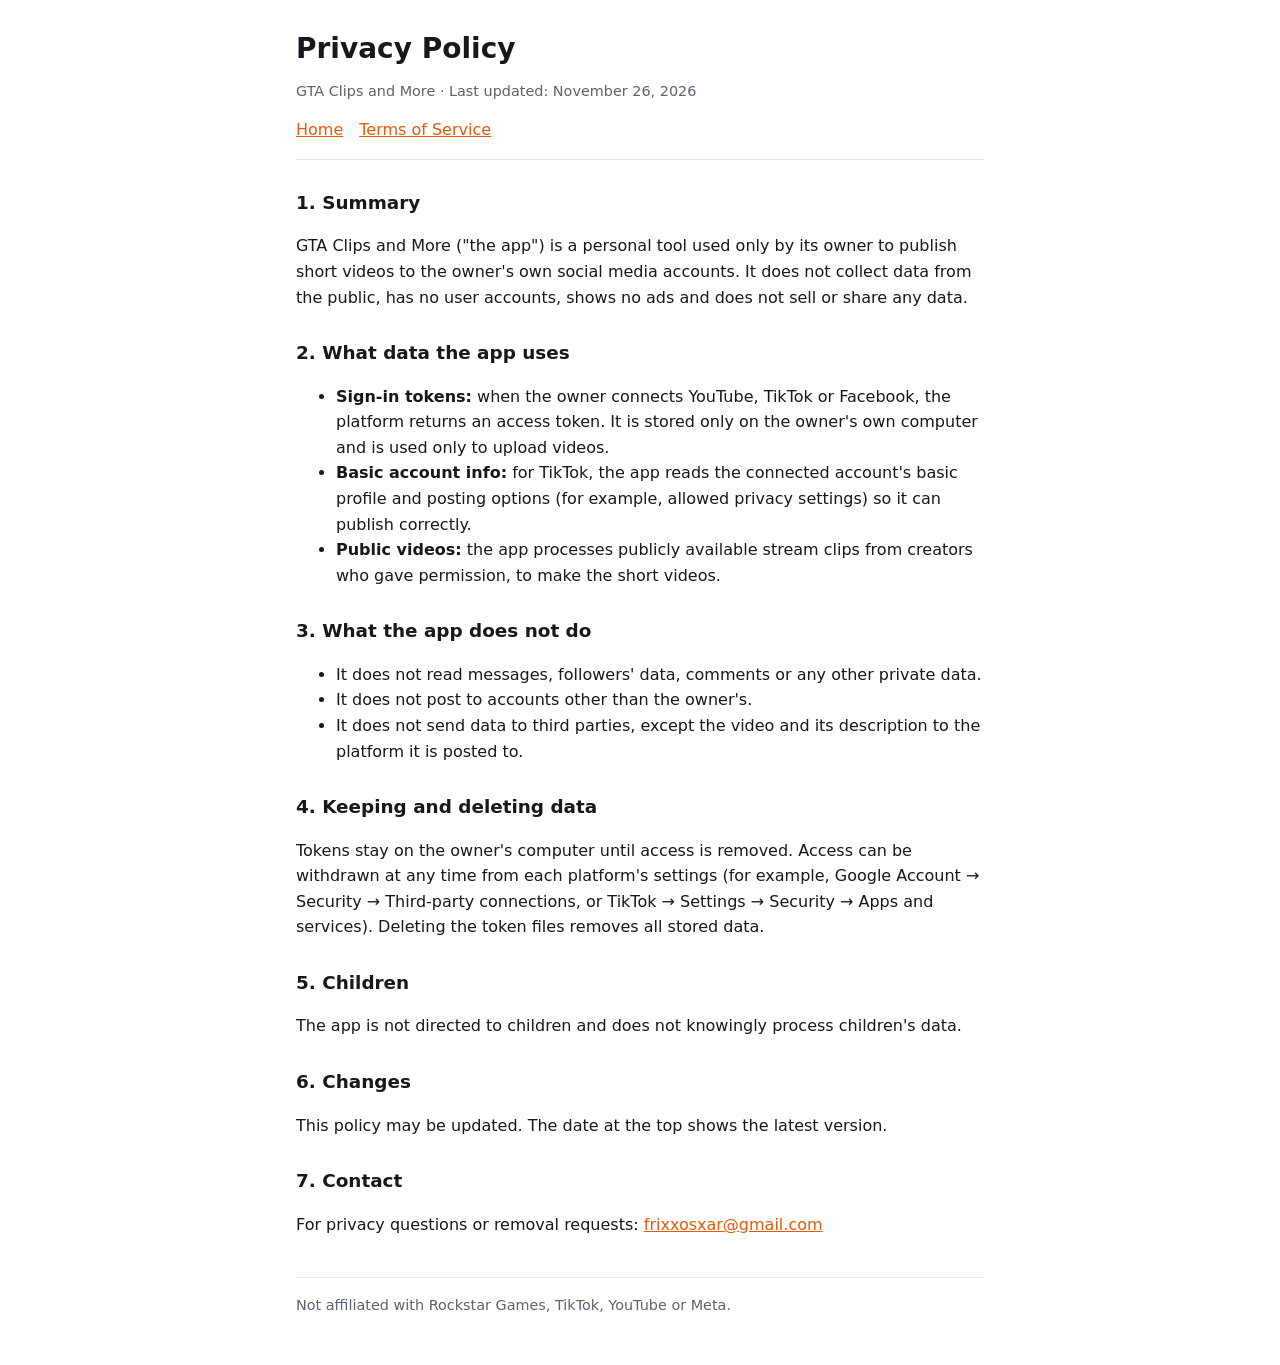
==== privacy.html @ e10ea183 "Add GTA Clips and More site with Terms of Service and Privacy Policy Co-Authored-By: Claude Opus 5.5" ====
<!doctype html>
<html lang="en">
<head>
  <meta charset="utf-8">
  <meta name="viewport" content="width=device-width, initial-scale=1">
  <title>Privacy Policy</title>
  <link rel="stylesheet" href="style.css">
</head>
<body>
<main>
  <header>
    <h1>Privacy Policy</h1>
    <p class="muted">GTA Clips and More · Last updated: November 26, 2026</p>
    <nav><a href="index.html">Home</a><a href="terms.html">Terms of Service</a></nav>
  </header>

  <h2>1. Summary</h2>
  <p>GTA Clips and More ("the app") is a personal tool used only by its owner to publish short videos to the
    owner's own social media accounts. It does not collect data from the public, has no user accounts,
    shows no ads and does not sell or share any data.</p>

  <h2>2. What data the app uses</h2>
  <ul>
    <li><strong>Sign-in tokens:</strong> when the owner connects YouTube, TikTok or Facebook, the platform returns
      an access token. It is stored only on the owner's own computer and is used only to upload videos.</li>
    <li><strong>Basic account info:</strong> for TikTok, the app reads the connected account's basic profile and
      posting options (for example, allowed privacy settings) so it can publish correctly.</li>
    <li><strong>Public videos:</strong> the app processes publicly available stream clips from creators who gave
      permission, to make the short videos.</li>
  </ul>

  <h2>3. What the app does not do</h2>
  <ul>
    <li>It does not read messages, followers' data, comments or any other private data.</li>
    <li>It does not post to accounts other than the owner's.</li>
    <li>It does not send data to third parties, except the video and its description to the platform it is posted to.</li>
  </ul>

  <h2>4. Keeping and deleting data</h2>
  <p>Tokens stay on the owner's computer until access is removed. Access can be withdrawn at any time from each
    platform's settings (for example, Google Account → Security → Third-party connections, or TikTok →
    Settings → Security → Apps and services). Deleting the token files removes all stored data.</p>

  <h2>5. Children</h2>
  <p>The app is not directed to children and does not knowingly process children's data.</p>

  <h2>6. Changes</h2>
  <p>This policy may be updated. The date at the top shows the latest version.</p>

  <h2>7. Contact</h2>
  <p>For privacy questions or removal requests: <a href="mailto:frixxosxar@gmail.com">frixxosxar@gmail.com</a></p>

  <footer class="muted">Not affiliated with Rockstar Games, TikTok, YouTube or Meta.</footer>
</main>
</body>
</html>
---- style.css ----
:root {
  --bg: #ffffff;
  --text: #16181d;
  --muted: #5b6270;
  --accent: #e8590c;
  --line: #e6e8ec;
}
@media (prefers-color-scheme: dark) {
  :root { --bg: #111317; --text: #eceef2; --muted: #a2a9b6; --accent: #ff8a3d; --line: #262a31; }
}
* { box-sizing: border-box; }
body {
  margin: 0;
  background: var(--bg);
  color: var(--text);
  font: 16px/1.6 system-ui, -apple-system, "Segoe UI", Roboto, sans-serif;
}
main { max-width: 720px; margin: 0 auto; padding: 32px 16px 48px; }
header { border-bottom: 1px solid var(--line); padding-bottom: 16px; margin-bottom: 24px; }
h1 { font-size: 1.75rem; line-height: 1.2; margin: 0 0 4px; }
h2 { font-size: 1.15rem; margin: 28px 0 8px; }
p, li { color: var(--text); }
.muted { color: var(--muted); font-size: .9rem; }
a { color: var(--accent); }
nav { display: flex; gap: 16px; flex-wrap: wrap; margin-top: 12px; }
footer { margin-top: 40px; padding-top: 16px; border-top: 1px solid var(--line); }
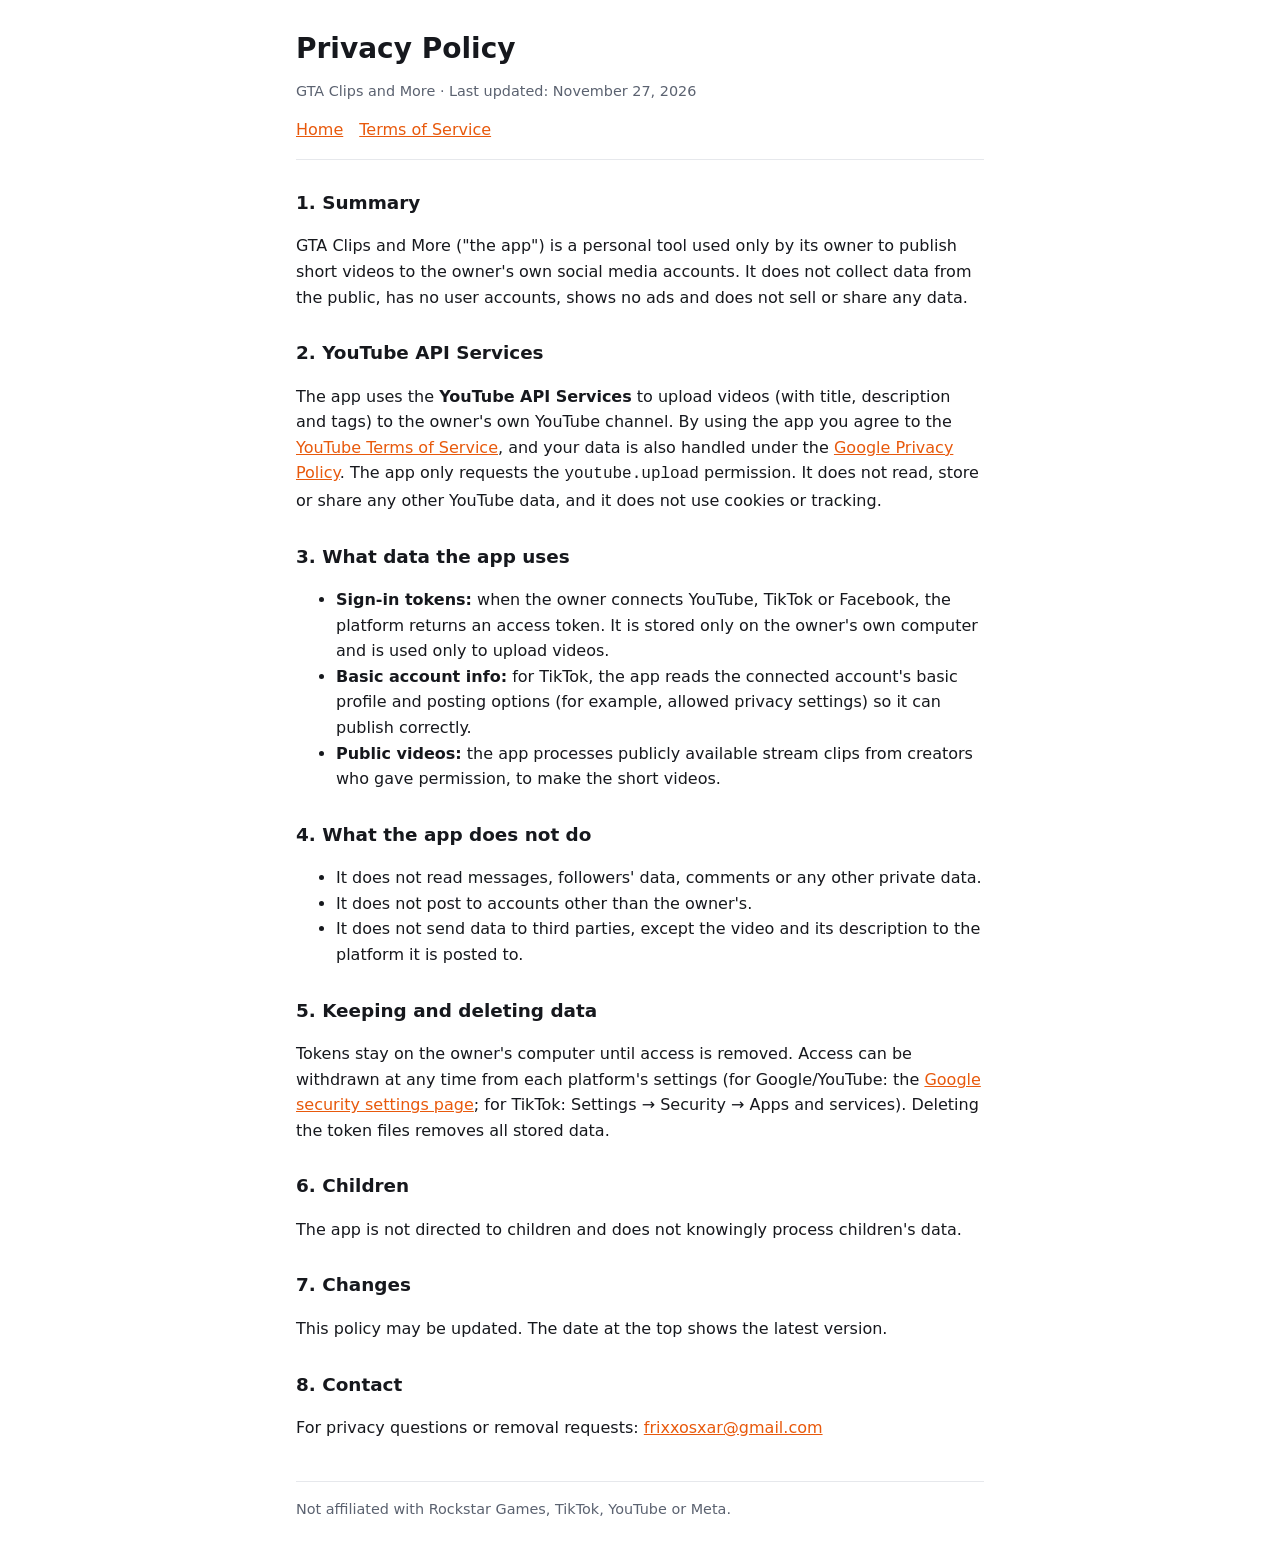
==== commit 9f15dcd1: "Add YouTube API Services disclosures Co-Authored-By: Claude Opus 5.5 <noreply@anthropic.com>" ====
--- a/privacy.html
+++ b/privacy.html
@@ -10,7 +10,7 @@
 <main>
   <header>
     <h1>Privacy Policy</h1>
-    <p class="muted">GTA Clips and More · Last updated: November 26, 2026</p>
+    <p class="muted">GTA Clips and More · Last updated: November 27, 2026</p>
     <nav><a href="index.html">Home</a><a href="terms.html">Terms of Service</a></nav>
   </header>
 
@@ -19,7 +19,15 @@
     owner's own social media accounts. It does not collect data from the public, has no user accounts,
     shows no ads and does not sell or share any data.</p>
 
-  <h2>2. What data the app uses</h2>
+  <h2>2. YouTube API Services</h2>
+  <p>The app uses the <strong>YouTube API Services</strong> to upload videos (with title, description and tags)
+    to the owner's own YouTube channel. By using the app you agree to the
+    <a href="https://www.youtube.com/t/terms">YouTube Terms of Service</a>, and your data is also handled under the
+    <a href="https://policies.google.com/privacy">Google Privacy Policy</a>.
+    The app only requests the <code>youtube.upload</code> permission. It does not read, store or share any other
+    YouTube data, and it does not use cookies or tracking.</p>
+
+  <h2>3. What data the app uses</h2>
   <ul>
     <li><strong>Sign-in tokens:</strong> when the owner connects YouTube, TikTok or Facebook, the platform returns
       an access token. It is stored only on the owner's own computer and is used only to upload videos.</li>
@@ -29,25 +37,26 @@
       permission, to make the short videos.</li>
   </ul>
 
-  <h2>3. What the app does not do</h2>
+  <h2>4. What the app does not do</h2>
   <ul>
     <li>It does not read messages, followers' data, comments or any other private data.</li>
     <li>It does not post to accounts other than the owner's.</li>
     <li>It does not send data to third parties, except the video and its description to the platform it is posted to.</li>
   </ul>
 
-  <h2>4. Keeping and deleting data</h2>
+  <h2>5. Keeping and deleting data</h2>
   <p>Tokens stay on the owner's computer until access is removed. Access can be withdrawn at any time from each
-    platform's settings (for example, Google Account → Security → Third-party connections, or TikTok →
+    platform's settings (for Google/YouTube: the
+    <a href="https://security.google.com/settings/security/permissions">Google security settings page</a>; for TikTok:
     Settings → Security → Apps and services). Deleting the token files removes all stored data.</p>
 
-  <h2>5. Children</h2>
+  <h2>6. Children</h2>
   <p>The app is not directed to children and does not knowingly process children's data.</p>
 
-  <h2>6. Changes</h2>
+  <h2>7. Changes</h2>
   <p>This policy may be updated. The date at the top shows the latest version.</p>
 
-  <h2>7. Contact</h2>
+  <h2>8. Contact</h2>
   <p>For privacy questions or removal requests: <a href="mailto:frixxosxar@gmail.com">frixxosxar@gmail.com</a></p>
 
   <footer class="muted">Not affiliated with Rockstar Games, TikTok, YouTube or Meta.</footer>
